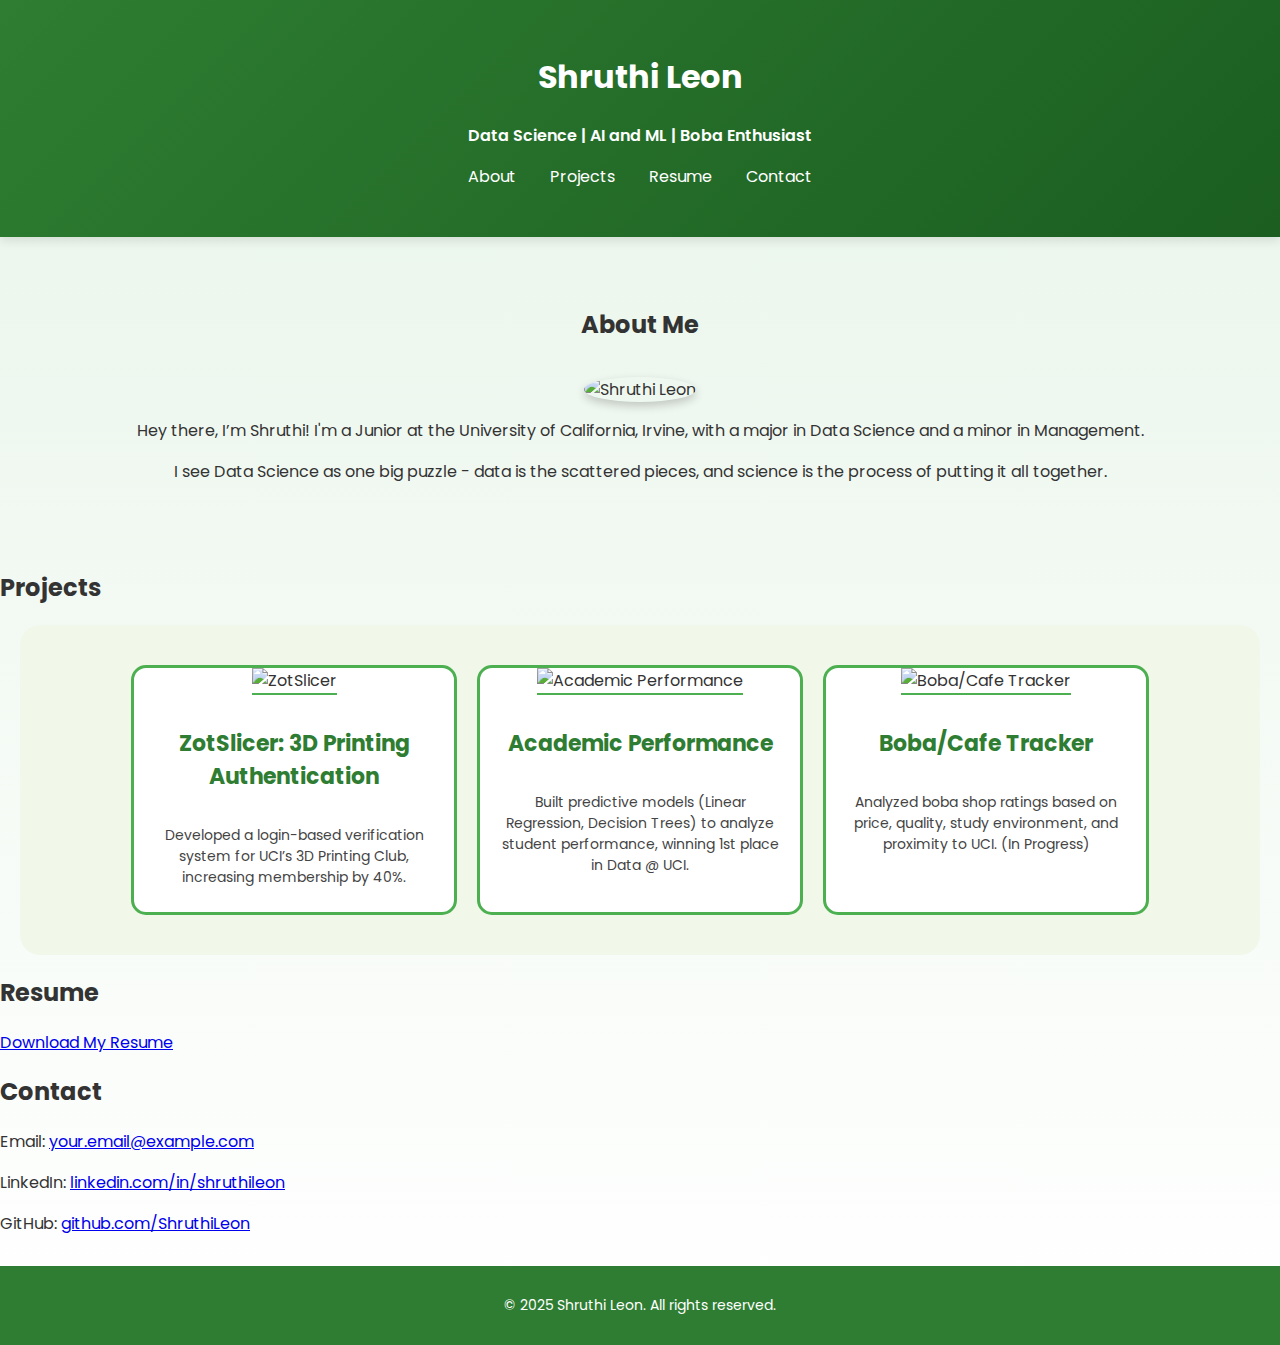
==== index.html @ 6cd7e1f9 "fixed typo" ====
<!DOCTYPE html>
<html lang="en">
<head>
    <meta charset="UTF-8">
    <meta name="viewport" content="width=device-width, initial-scale=1.0">
    <title>Shruthi Leon | Portfolio</title>
    <link rel="stylesheet" href="style.css">
</head>
<body>
    <header>
        <h1>Shruthi Leon</h1>
        <p>Data Science | AI and ML | Boba Enthusiast </p>
        <nav>
            <ul>
                <li><a href="#about">About</a></li>
                <li><a href="#projects">Projects</a></li>
                <li><a href="#resume">Resume</a></li>
                <li><a href="#contact">Contact</a></li>
            </ul>
        </nav>
    </header>
    
    <section id="about">
        <h2>About Me</h2>
        <img src="/Users/shruthileon/shruthileon.github.io/img/pfp copy.jpg" alt="Shruthi Leon">
        <p>Hey there, I’m Shruthi! I'm a Junior at the University of California, Irvine, with a major in Data Science and a minor in Management.</p>
        <p>I see Data Science as one big puzzle - data is the scattered pieces, and science is the process of putting it all together.</p>
    </section>
    
    
    <section id="projects">
        <h2>Projects</h2>
        <div class="projects-container">
            <div class="project-box">
                <a href="zotslicer.html">
                    <img src="images/zotslicer.png" alt="ZotSlicer">
                    <h3>ZotSlicer: 3D Printing Authentication</h3>
                    <p>Developed a login-based verification system for UCI’s 3D Printing Club, increasing membership by 40%.</p>
                </a>
            </div>
            <div class="project-box">
                <a href="academic-performance.html">
                    <img src="/Users/shruthileon/shruthileonportfolio/img/IMG_5497.HEIC" alt="Academic Performance">
                    <h3>Academic Performance</h3>
                    <p>Built predictive models (Linear Regression, Decision Trees) to analyze student performance, winning 1st place in Data @ UCI.</p>
                </a>
            </div>
            <div class="project-box">
                <a href="boba-analysis.html">
                    <img src="/Users/shruthileon/shruthileonportfolio/img/IMG_5364.HEIC" alt="Boba/Cafe Tracker">
                    <h3>Boba/Cafe Tracker</h3>
                    <p>Analyzed boba shop ratings based on price, quality, study environment, and proximity to UCI. (In Progress)</p>
                </a>
            </div>
        </div>
    </section>    
    
    <section id="resume">
        <h2>Resume</h2>
        <p><a href="resume.pdf" target="_blank">Download My Resume</a></p>
    </section>
    
    <section id="contact">
        <h2>Contact</h2>
        <p>Email: <a href="mailto:your.email@example.com">your.email@example.com</a></p>
        <p>LinkedIn: <a href="https://linkedin.com/in/shruthileon" target="_blank">linkedin.com/in/shruthileon</a></p>
        <p>GitHub: <a href="https://github.com/ShruthiLeon" target="_blank">github.com/ShruthiLeon</a></p>
    </section>
    
    <footer>
        <p>&copy; 2025 Shruthi Leon. All rights reserved.</p>
    </footer>
</body>
</html>
---- style.css ----
/* Import Google Fonts */
@import url('https://fonts.googleapis.com/css2?family=Poppins:wght@300;400;600&display=swap');

/* General Styles */
body {
    font-family: 'Poppins', sans-serif;
    margin: 0;
    padding: 0;
    background: linear-gradient(180deg, #e8f5e9 0%, #ffffff 100%);
    color: #333;
}

/* Header */
header {
    background: linear-gradient(135deg, #2e7d32, #1b5e20);
    color: white;
    text-align: center;
    padding: 2rem;
    font-weight: 600;
    box-shadow: 0px 4px 10px rgba(0, 0, 0, 0.1);
}

/* Navigation */
nav ul {
    list-style: none;
    padding: 0;
}

nav ul li {
    display: inline;
    margin: 0 15px;
}

nav ul li a {
    color: white;
    text-decoration: none;
    font-weight: 400;
    transition: color 0.3s ease-in-out;
}

nav ul li a:hover {
    color: #a5d6a7;
}

/* About Section */
#about {
    text-align: center;
    padding: 50px 20px;
}

#about img {
    width: 150px;
    border-radius: 50%;
    margin-top: 15px;
    box-shadow: 0px 4px 10px rgba(0, 0, 0, 0.2);
}

/* Project Section */
.projects-container {
    display: flex;
    flex-wrap: wrap;
    justify-content: center;
    gap: 20px;
    padding: 40px;
    background: #f1f8e9;
    border-radius: 20px;
    margin: 20px;
}

.project-box {
    background: white;
    border: 3px solid #4caf50;
    border-radius: 15px;
    overflow: hidden;
    width: 320px;
    text-align: center;
    transition: transform 0.3s ease-in-out, box-shadow 0.3s ease-in-out;
    padding-bottom: 10px;
}

.project-box:hover {
    transform: scale(1.05);
    box-shadow: 0 6px 15px rgba(0, 0, 0, 0.2);
}

.project-box img {
    width: 100%;
    height: 180px;
    object-fit: cover;
    border-bottom: 2px solid #4caf50;
}

.project-box h3 {
    font-size: 22px;
    color: #2e7d32;
    padding: 10px;
}

.project-box p {
    padding: 0 15px;
    font-size: 14px;
    color: #444;
}

.project-box a {
    text-decoration: none;
    color: inherit;
    display: block;
}

/* Footer */
footer {
    text-align: center;
    padding: 15px;
    background: #2e7d32;
    color: white;
    font-size: 14px;
    margin-top: 30px;
}
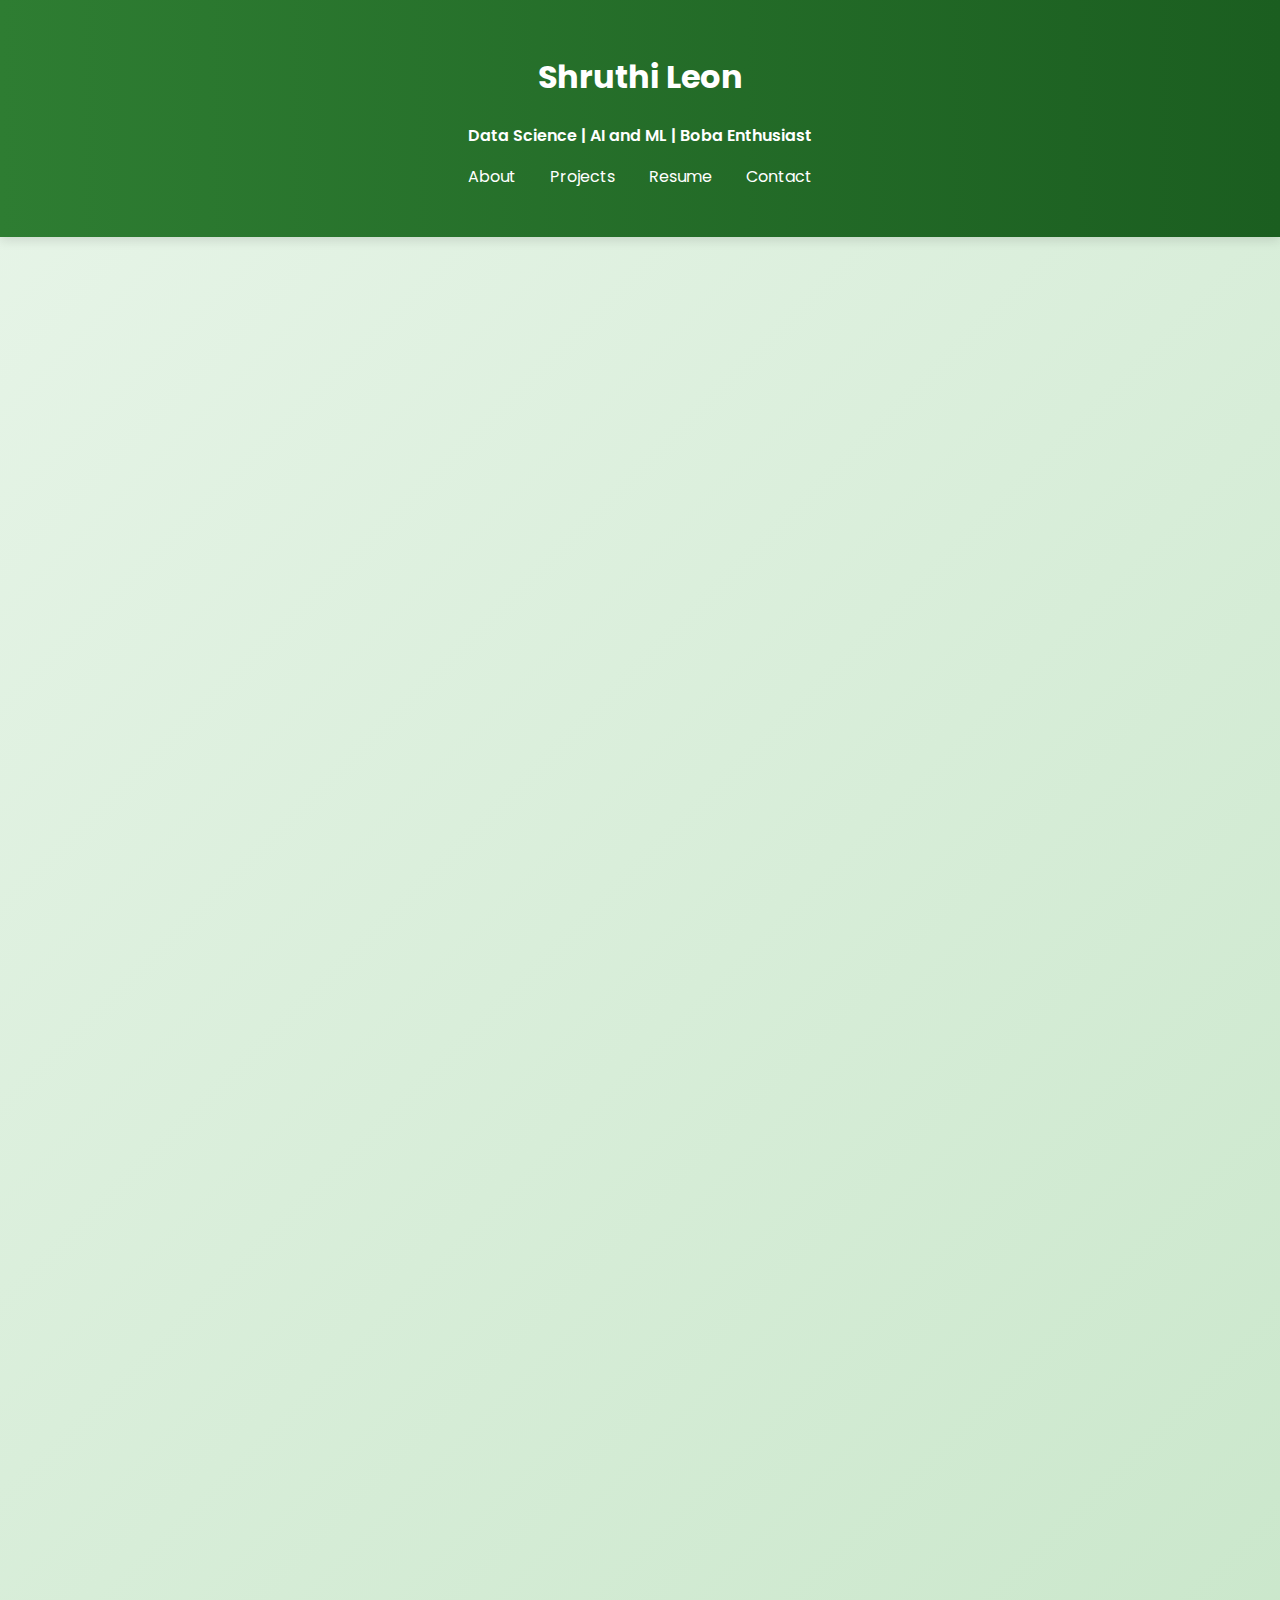
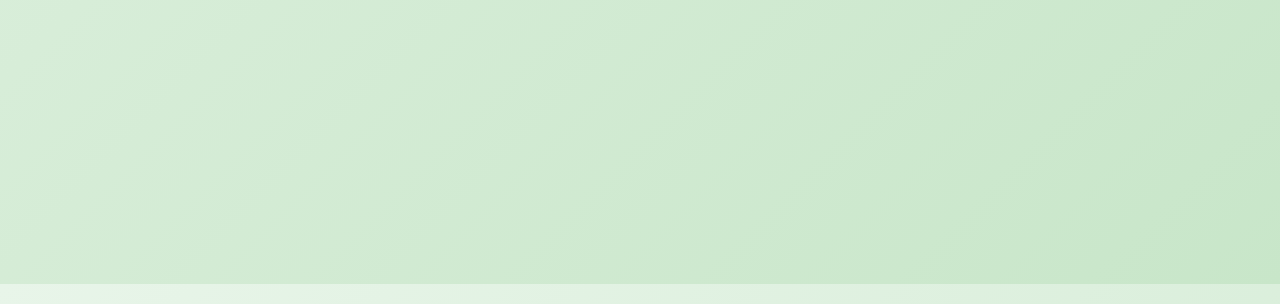
==== commit 24dbe00f: "made some stylistic changes" ====
--- a/index.html
+++ b/index.html
@@ -21,33 +21,32 @@
     </header>
     
     <section id="about">
-        <h2>About Me</h2>
-        <img src="/Users/shruthileon/shruthileon.github.io/img/pfp copy.jpg" alt="Shruthi Leon">
-        <p>Hey there, I’m Shruthi! I'm a Junior at the University of California, Irvine, with a major in Data Science and a minor in Management.</p>
-        <p>I see Data Science as one big puzzle - data is the scattered pieces, and science is the process of putting it all together.</p>
+        <h2>Welcome!</h2>
+        <img src="img/pfp copy.jpg" alt="Shruthi Leon">
+        <p>Hey there! I'm Shruthi, a Junior at the University of California, Irvine, majoring in Data Science with a minor in Management.</p>
+        <p>This portfolio is a place to organize and showcase my projects. I'll be updating it as I go - feel free to take a look!</p>
     </section>
-    
     
     <section id="projects">
         <h2>Projects</h2>
         <div class="projects-container">
             <div class="project-box">
                 <a href="zotslicer.html">
-                    <img src="images/zotslicer.png" alt="ZotSlicer">
+                    <img src="img/zotslicer.png" alt="ZotSlicer">
                     <h3>ZotSlicer: 3D Printing Authentication</h3>
                     <p>Developed a login-based verification system for UCI’s 3D Printing Club, increasing membership by 40%.</p>
                 </a>
             </div>
             <div class="project-box">
                 <a href="academic-performance.html">
-                    <img src="/Users/shruthileon/shruthileonportfolio/img/IMG_5497.HEIC" alt="Academic Performance">
+                    <img src="img/IMG_5364.HEIC" alt="Academic Performance">
                     <h3>Academic Performance</h3>
                     <p>Built predictive models (Linear Regression, Decision Trees) to analyze student performance, winning 1st place in Data @ UCI.</p>
                 </a>
             </div>
             <div class="project-box">
                 <a href="boba-analysis.html">
-                    <img src="/Users/shruthileon/shruthileonportfolio/img/IMG_5364.HEIC" alt="Boba/Cafe Tracker">
+                    <img src="img/IMG_5364.HEIC" alt="Boba/Cafe Tracker">
                     <h3>Boba/Cafe Tracker</h3>
                     <p>Analyzed boba shop ratings based on price, quality, study environment, and proximity to UCI. (In Progress)</p>
                 </a>
@@ -57,18 +56,9 @@
     
     <section id="resume">
         <h2>Resume</h2>
-        <p><a href="resume.pdf" target="_blank">Download My Resume</a></p>
+        <p>If you'd like a copy of my resume, please reach out to me via <a href="shroo720@gmail.com">email</a> or <a href="https://linkedin.com/in/shruthileon" target="_blank">LinkedIn</a>.</p>
     </section>
     
     <section id="contact">
         <h2>Contact</h2>
-        <p>Email: <a href="mailto:your.email@example.com">your.email@example.com</a></p>
-        <p>LinkedIn: <a href="https://linkedin.com/in/shruthileon" target="_blank">linkedin.com/in/shruthileon</a></p>
-        <p>GitHub: <a href="https://github.com/ShruthiLeon" target="_blank">github.com/ShruthiLeon</a></p>
-    </section>
-    
-    <footer>
-        <p>&copy; 2025 Shruthi Leon. All rights reserved.</p>
-    </footer>
-</body>
-</html>
+        <p>Email: <a href="
--- a/style.css
+++ b/style.css
@@ -6,24 +6,62 @@
     font-family: 'Poppins', sans-serif;
     margin: 0;
     padding: 0;
-    background: linear-gradient(180deg, #e8f5e9 0%, #ffffff 100%);
+    background: linear-gradient(135deg, #e8f5e9, #c8e6c9);
     color: #333;
+    text-align: center;
 }
 
-/* Header */
+/* Smooth fade-in effect for sections */
+section {
+    opacity: 0;
+    transform: translateY(20px);
+    animation: fadeIn 1s ease-in-out forwards;
+}
+
+@keyframes fadeIn {
+    to {
+        opacity: 1;
+        transform: translateY(0);
+    }
+}
+
+/* Header animation */
 header {
-    background: linear-gradient(135deg, #2e7d32, #1b5e20);
+    background: linear-gradient(to right, #2e7d32, #1b5e20);
     color: white;
     text-align: center;
     padding: 2rem;
     font-weight: 600;
     box-shadow: 0px 4px 10px rgba(0, 0, 0, 0.1);
+    animation: slideDown 1s ease-in-out;
+}
+
+@keyframes slideDown {
+    from {
+        transform: translateY(-50px);
+        opacity: 0;
+    }
+    to {
+        transform: translateY(0);
+        opacity: 1;
+    }
+}
+
+/* Hover effect for project boxes */
+.project-box {
+    transition: transform 0.3s ease-in-out, box-shadow 0.3s ease-in-out;
+}
+
+.project-box:hover {
+    transform: scale(1.05) rotate(2deg);
+    box-shadow: 0 8px 20px rgba(0, 0, 0, 0.3);
 }
 
 /* Navigation */
 nav ul {
     list-style: none;
     padding: 0;
+    text-align: center;
 }
 
 nav ul li {
@@ -39,15 +77,27 @@
 }
 
 nav ul li a:hover {
-    color: #a5d6a7;
+    color: #ffeb3b; /* Soft yellow glow */
 }
 
-/* About Section */
-#about {
+/* Sections */
+section {
     text-align: center;
     padding: 50px 20px;
 }
 
+/* Add section dividers */
+section::after {
+    content: "";
+    display: block;
+    width: 50%;
+    height: 2px;
+    background: #4caf50;
+    margin: 40px auto;
+    opacity: 0.5;
+}
+
+/* About Section */
 #about img {
     width: 150px;
     border-radius: 50%;
@@ -78,11 +128,6 @@
     padding-bottom: 10px;
 }
 
-.project-box:hover {
-    transform: scale(1.05);
-    box-shadow: 0 6px 15px rgba(0, 0, 0, 0.2);
-}
-
 .project-box img {
     width: 100%;
     height: 180px;
@@ -111,9 +156,17 @@
 /* Footer */
 footer {
     text-align: center;
-    padding: 15px;
+    padding: 30px 20px;
     background: #2e7d32;
     color: white;
     font-size: 14px;
-    margin-top: 30px;
+    position: relative;
 }
+
+footer::after {
+    content: "🌱 Built with love & code";
+    display: block;
+    font-size: 12px;
+    margin-top: 5px;
+    opacity: 0.8;
+}
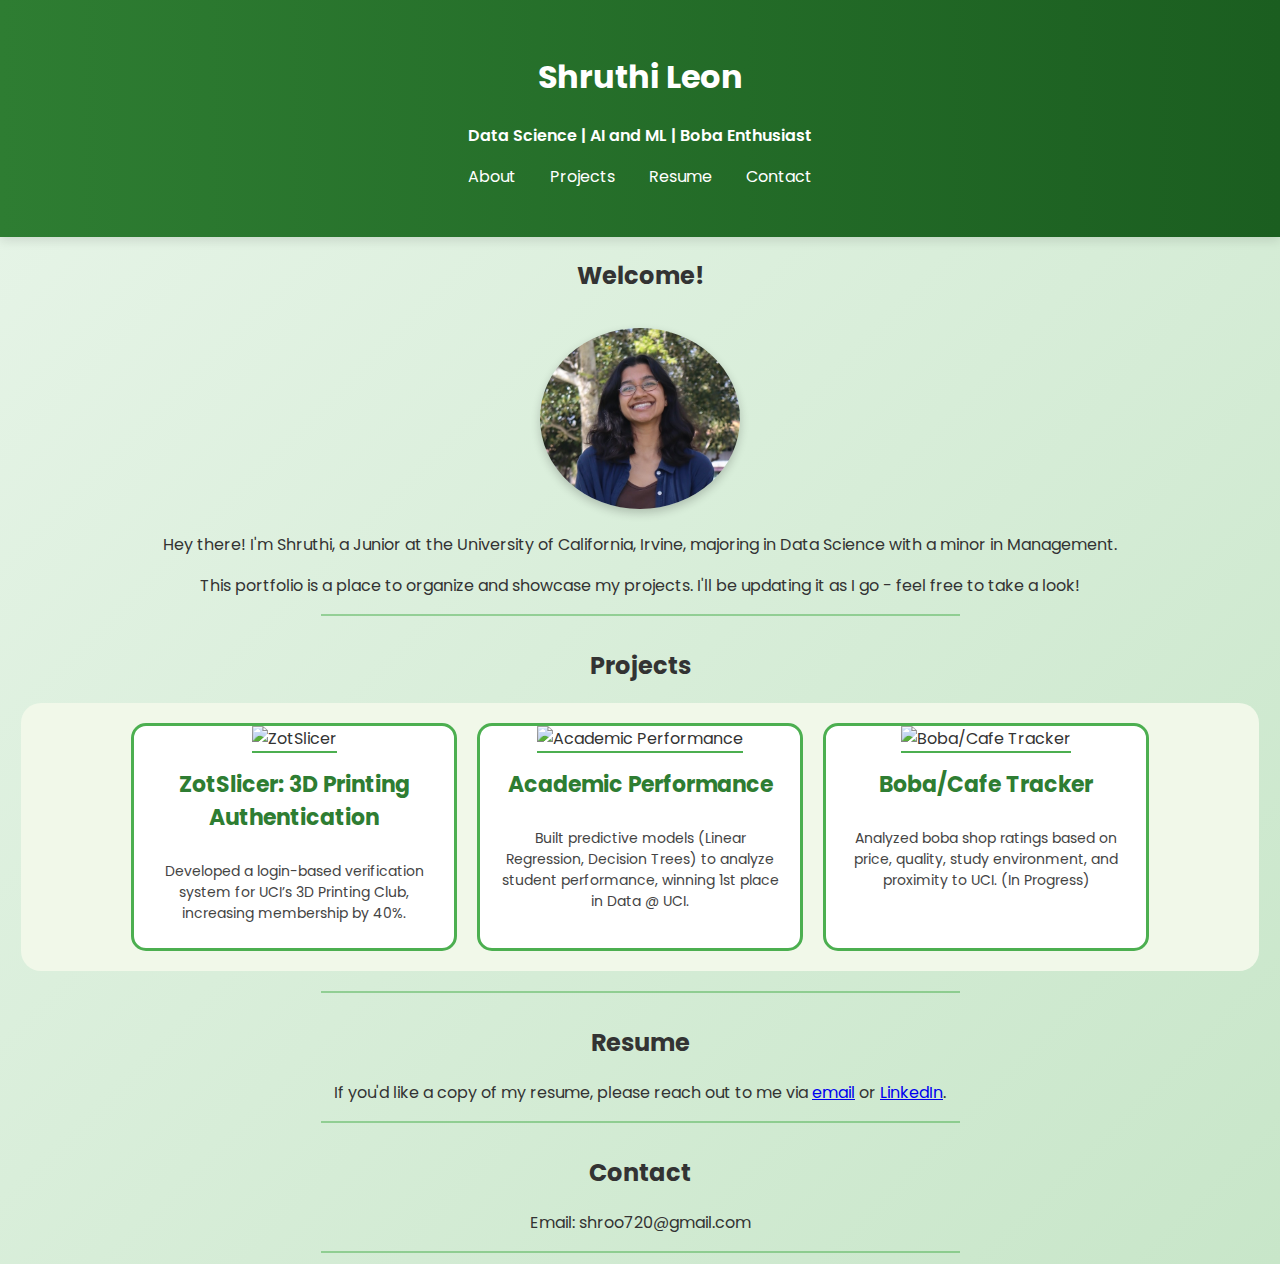
==== commit da3d1dca: "tried to make some stylistic changes" ====
--- a/index.html
+++ b/index.html
@@ -61,4 +61,4 @@
     
     <section id="contact">
         <h2>Contact</h2>
-        <p>Email: <a href="
+        <p>Email: shroo720@gmail.com<a href="
--- a/style.css
+++ b/style.css
@@ -13,9 +13,9 @@
 
 /* Smooth fade-in effect for sections */
 section {
-    opacity: 0;
-    transform: translateY(20px);
-    animation: fadeIn 1s ease-in-out forwards;
+    text-align: center;
+    padding: 40px 20px; /* Ensure equal top and bottom spacing */
+    position: relative;
 }
 
 @keyframes fadeIn {
@@ -83,7 +83,8 @@
 /* Sections */
 section {
     text-align: center;
-    padding: 50px 20px;
+    padding: 1px 1px; /* Ensures equal top and bottom padding */
+    position: relative;
 }
 
 /* Add section dividers */
@@ -93,13 +94,13 @@
     width: 50%;
     height: 2px;
     background: #4caf50;
-    margin: 40px auto;
+    margin: 10px auto; /* Ensures equal spacing between top and bottom dividers */
     opacity: 0.5;
 }
 
 /* About Section */
 #about img {
-    width: 150px;
+    width: 200px;
     border-radius: 50%;
     margin-top: 15px;
     box-shadow: 0px 4px 10px rgba(0, 0, 0, 0.2);
@@ -111,7 +112,7 @@
     flex-wrap: wrap;
     justify-content: center;
     gap: 20px;
-    padding: 40px;
+    padding: 20px;
     background: #f1f8e9;
     border-radius: 20px;
     margin: 20px;
@@ -138,7 +139,8 @@
 .project-box h3 {
     font-size: 22px;
     color: #2e7d32;
-    padding: 10px;
+    padding: 5px 10px;
+    margin-top: 10px;
 }
 
 .project-box p {
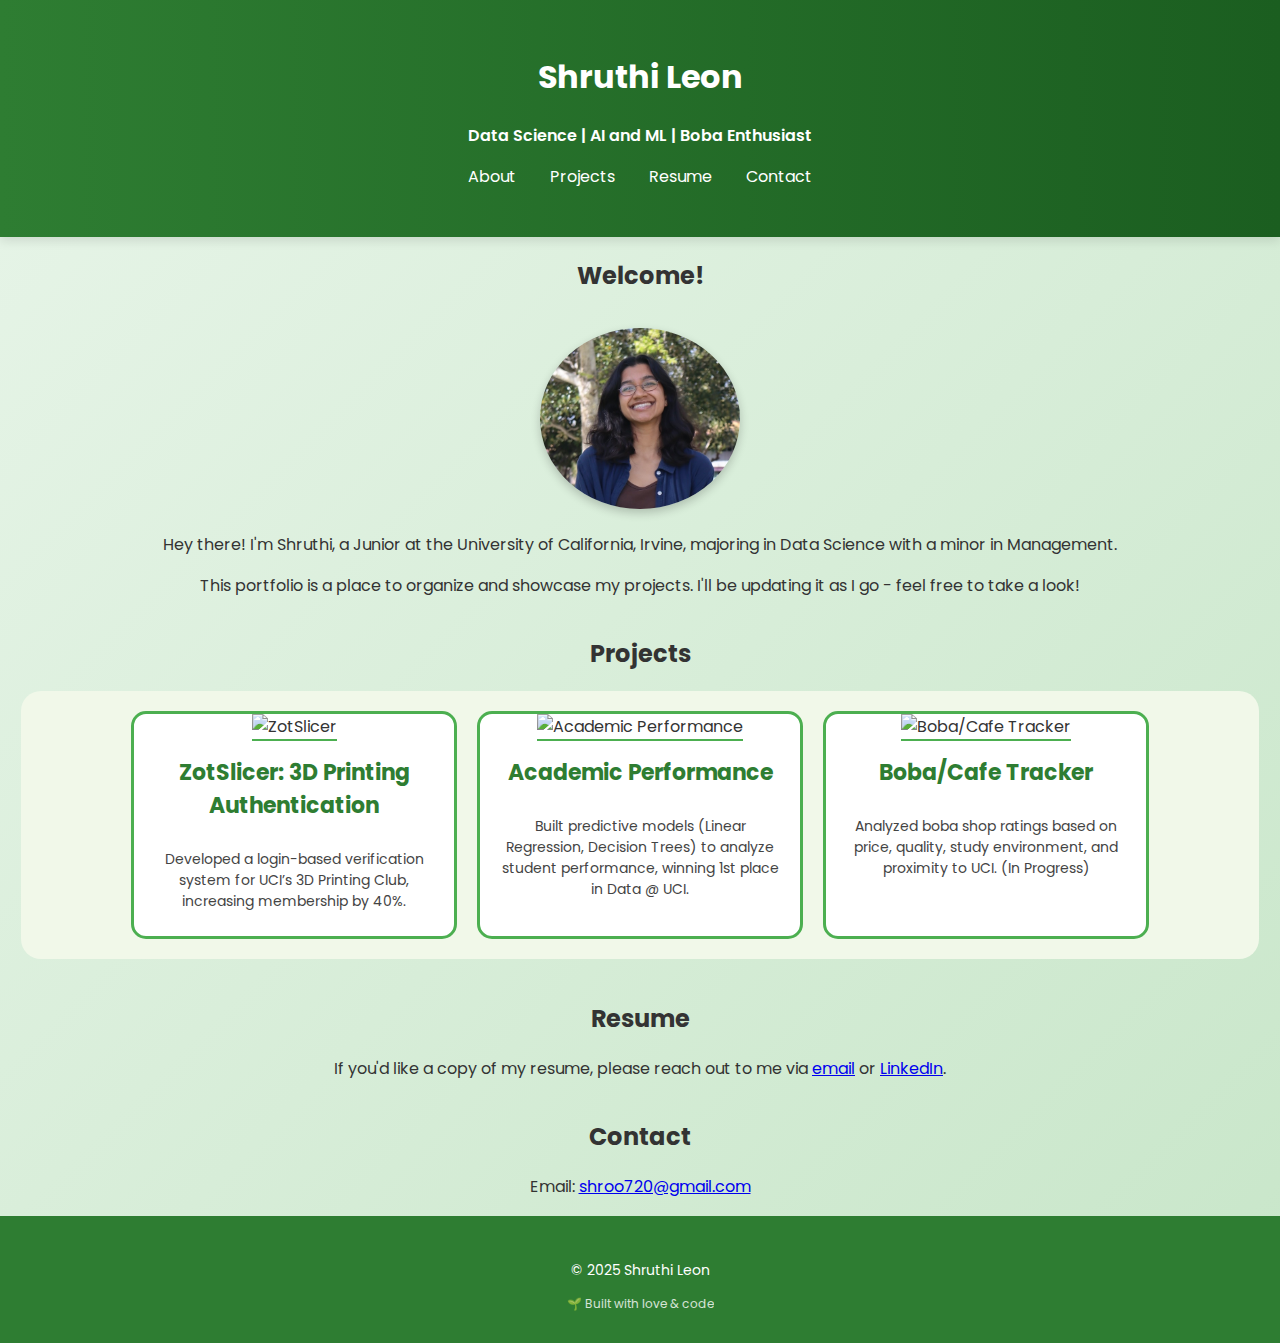
==== commit 4e31aaf7: "fixed footer" ====
--- a/index.html
+++ b/index.html
@@ -9,7 +9,7 @@
 <body>
     <header>
         <h1>Shruthi Leon</h1>
-        <p>Data Science | AI and ML | Boba Enthusiast </p>
+        <p>Data Science | AI and ML | Boba Enthusiast</p>
         <nav>
             <ul>
                 <li><a href="#about">About</a></li>
@@ -56,9 +56,18 @@
     
     <section id="resume">
         <h2>Resume</h2>
-        <p>If you'd like a copy of my resume, please reach out to me via <a href="shroo720@gmail.com">email</a> or <a href="https://linkedin.com/in/shruthileon" target="_blank">LinkedIn</a>.</p>
+        <p>If you'd like a copy of my resume, please reach out to me via <a href="mailto:shroo720@gmail.com">email</a> or <a href="https://linkedin.com/in/shruthileon" target="_blank">LinkedIn</a>.</p>
     </section>
     
     <section id="contact">
         <h2>Contact</h2>
-        <p>Email: shroo720@gmail.com<a href="
+        <p>Email: <a href="mailto:shroo720@gmail.com">shroo720@gmail.com</a></p>
+    </section>
+
+    <!-- ✅ ADDED FOOTER -->
+    <footer>
+        <p>&copy; 2025 Shruthi Leon</p>
+    </footer>
+
+</body>
+</html>
--- a/style.css
+++ b/style.css
@@ -87,16 +87,16 @@
     position: relative;
 }
 
-/* Add section dividers */
+/* Add section dividers
 section::after {
     content: "";
     display: block;
     width: 50%;
     height: 2px;
     background: #4caf50;
-    margin: 10px auto; /* Ensures equal spacing between top and bottom dividers */
+    margin: 10px auto; /* Ensures equal spacing between top and bottom dividers 
     opacity: 0.5;
-}
+} */
 
 /* About Section */
 #about img {
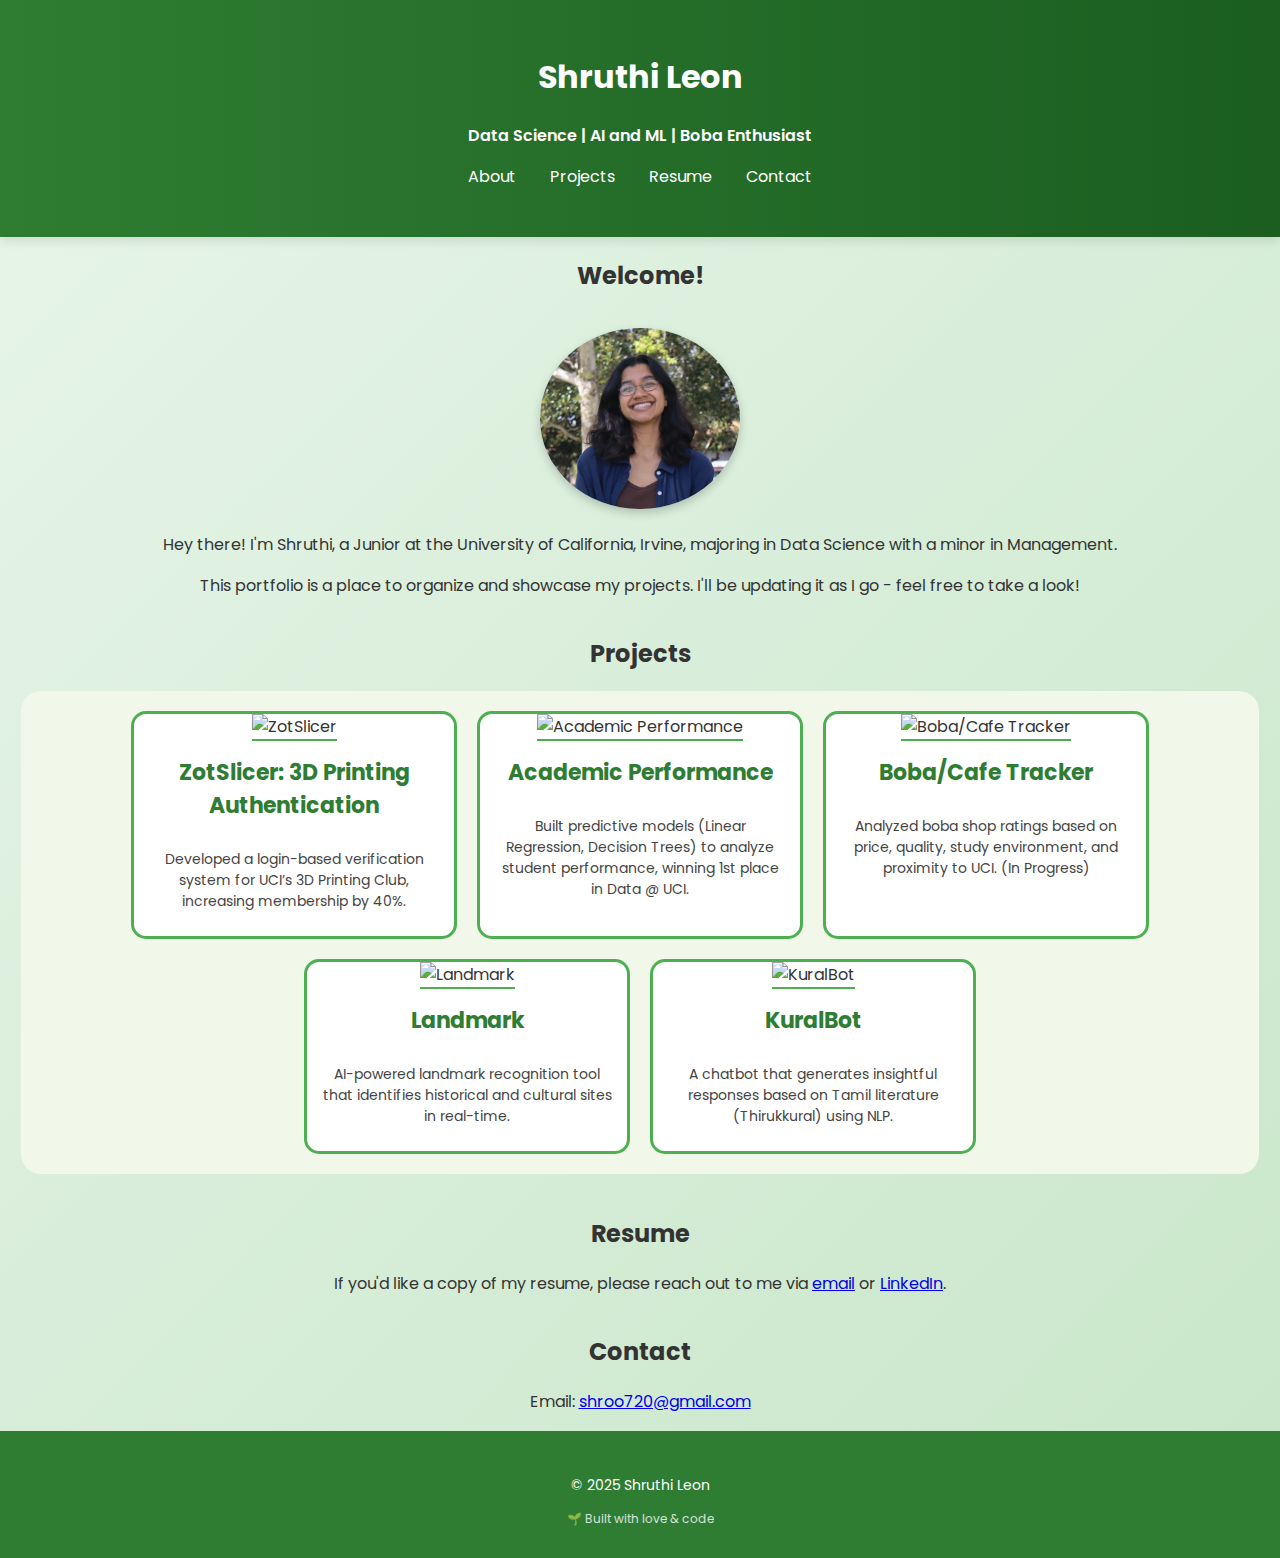
==== commit 211e8a4d: "added two new projects" ====
--- a/index.html
+++ b/index.html
@@ -51,8 +51,23 @@
                     <p>Analyzed boba shop ratings based on price, quality, study environment, and proximity to UCI. (In Progress)</p>
                 </a>
             </div>
+            <div class="project-box">
+                <a href="landmark.html">
+                    <img src="img/landmark.png" alt="Landmark">
+                    <h3>Landmark</h3>
+                    <p>AI-powered landmark recognition tool that identifies historical and cultural sites in real-time.</p>
+                </a>
+            </div>
+            <div class="project-box">
+                <a href="kuralbot.html">
+                    <img src="img/kuralbot.png" alt="KuralBot">
+                    <h3>KuralBot</h3>
+                    <p>A chatbot that generates insightful responses based on Tamil literature (Thirukkural) using NLP.</p>
+                </a>
+            </div>
         </div>
-    </section>    
+    </section>
+      
     
     <section id="resume">
         <h2>Resume</h2>
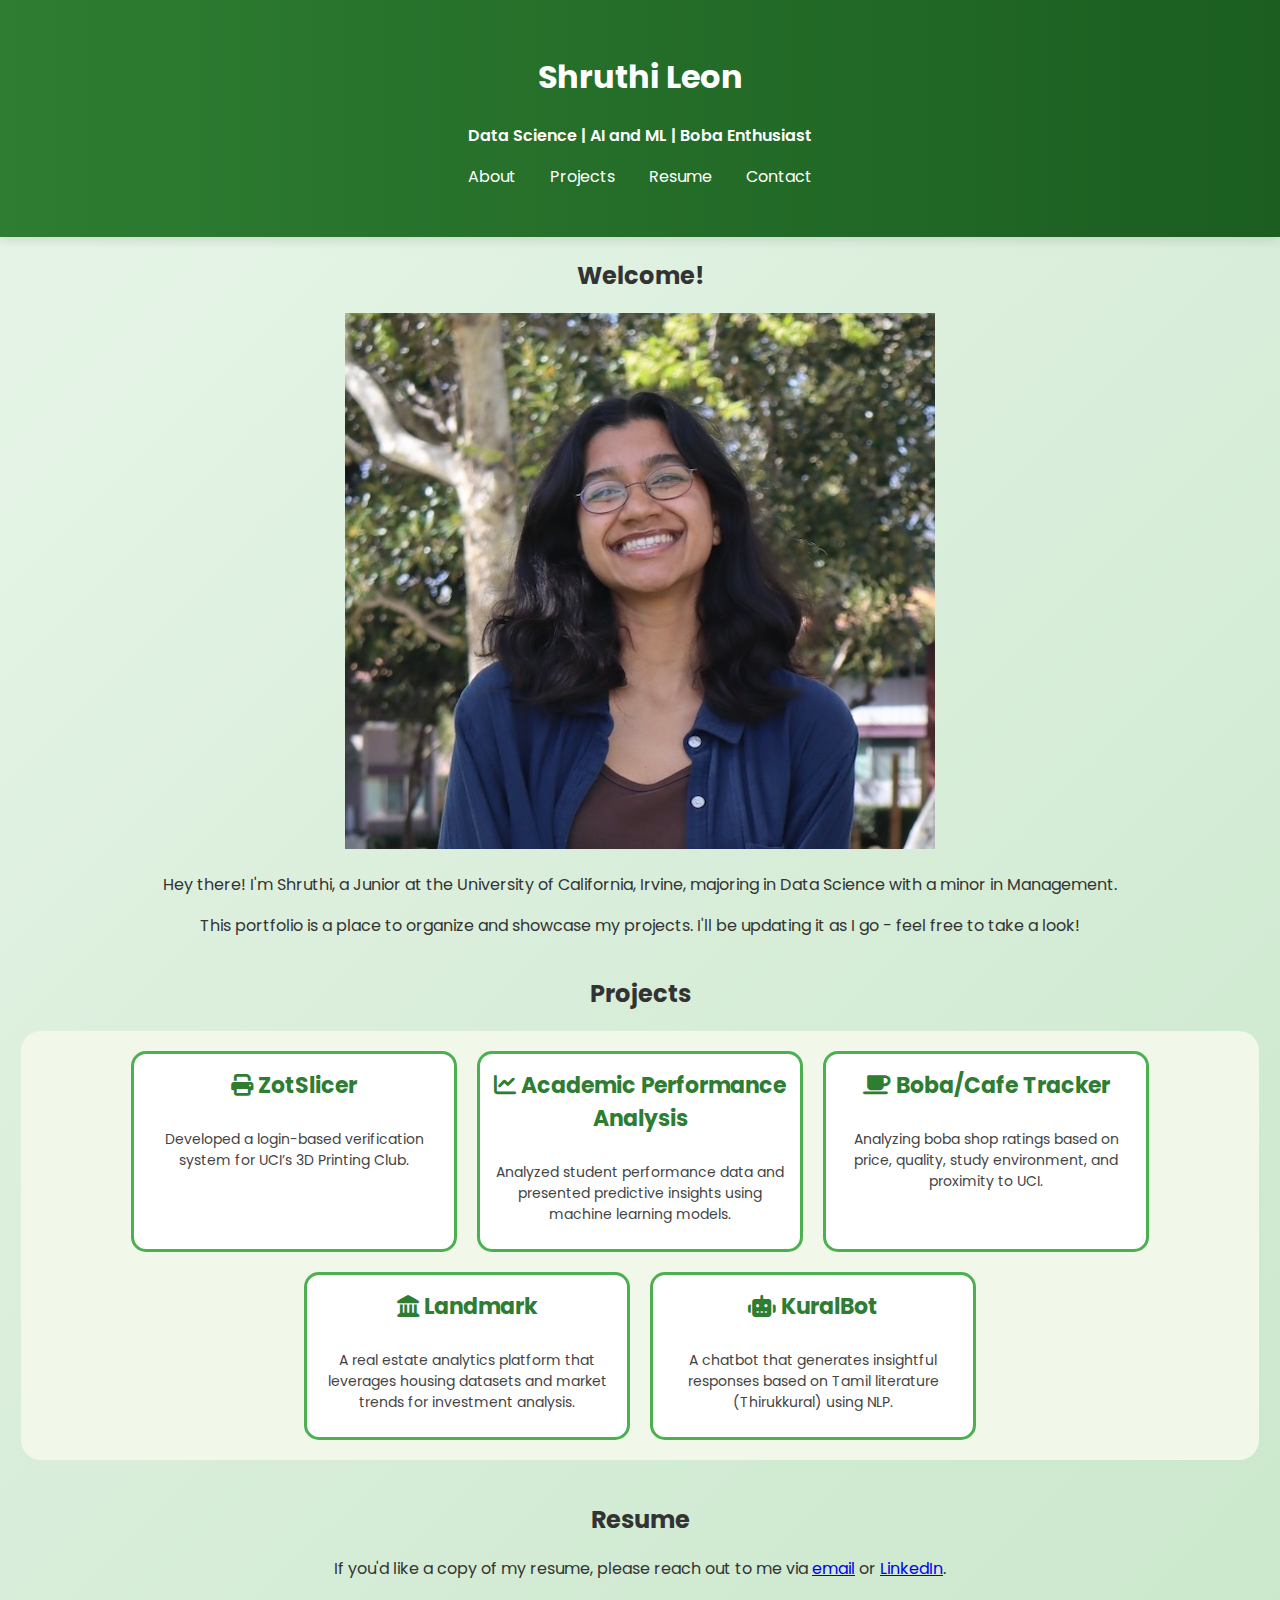
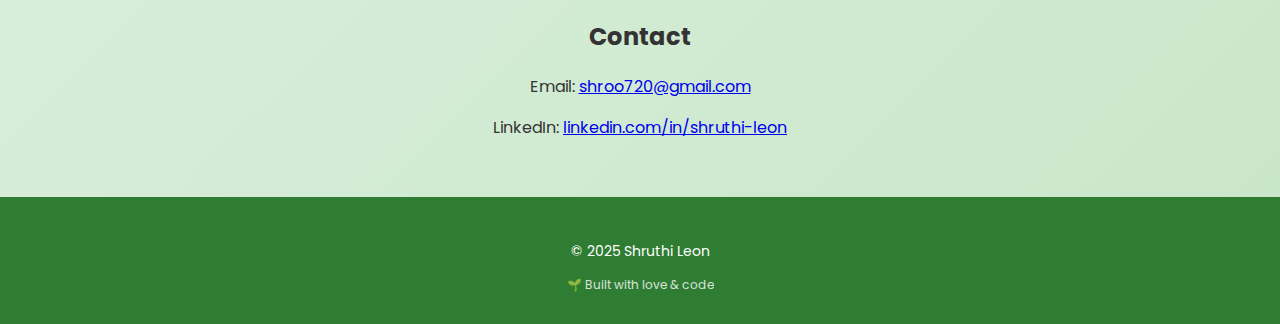
==== commit 9e25ae34: "removed pictures, added emoticons" ====
--- a/index.html
+++ b/index.html
@@ -5,6 +5,7 @@
     <meta name="viewport" content="width=device-width, initial-scale=1.0">
     <title>Shruthi Leon | Portfolio</title>
     <link rel="stylesheet" href="style.css">
+    <link rel="stylesheet" href="https://cdnjs.cloudflare.com/ajax/libs/font-awesome/6.4.2/css/all.min.css">
 </head>
 <body>
     <header>
@@ -29,57 +30,56 @@
     
     <section id="projects">
         <h2>Projects</h2>
-        <div class="projects-container">
+        <div class="projects-container"> 
             <div class="project-box">
                 <a href="zotslicer.html">
-                    <img src="img/zotslicer.png" alt="ZotSlicer">
-                    <h3>ZotSlicer: 3D Printing Authentication</h3>
-                    <p>Developed a login-based verification system for UCI’s 3D Printing Club, increasing membership by 40%.</p>
+                    <h3><i class="fas fa-print"></i> ZotSlicer</h3>
+                    <p>Developed a login-based verification system for UCI’s 3D Printing Club.</p>
                 </a>
             </div>
+            
             <div class="project-box">
                 <a href="academic-performance.html">
-                    <img src="img/IMG_5364.HEIC" alt="Academic Performance">
-                    <h3>Academic Performance</h3>
-                    <p>Built predictive models (Linear Regression, Decision Trees) to analyze student performance, winning 1st place in Data @ UCI.</p>
+                    <h3><i class="fas fa-chart-line"></i> Academic Performance Analysis</h3>
+                    <p>Analyzed student performance data and presented predictive insights using machine learning models.</p>
                 </a>
             </div>
+            
             <div class="project-box">
                 <a href="boba-analysis.html">
-                    <img src="img/IMG_5364.HEIC" alt="Boba/Cafe Tracker">
-                    <h3>Boba/Cafe Tracker</h3>
-                    <p>Analyzed boba shop ratings based on price, quality, study environment, and proximity to UCI. (In Progress)</p>
+                    <h3><i class="fas fa-coffee"></i> Boba/Cafe Tracker</h3>
+                    <p>Analyzing boba shop ratings based on price, quality, study environment, and proximity to UCI.</p>
                 </a>
             </div>
+            
             <div class="project-box">
                 <a href="landmark.html">
-                    <img src="img/landmark.png" alt="Landmark">
-                    <h3>Landmark</h3>
-                    <p>AI-powered landmark recognition tool that identifies historical and cultural sites in real-time.</p>
+                    <h3><i class="fas fa-landmark"></i> Landmark</h3>
+                    <p>A real estate analytics platform that leverages housing datasets and market trends for investment analysis.</p>
                 </a>
             </div>
+            
             <div class="project-box">
                 <a href="kuralbot.html">
-                    <img src="img/kuralbot.png" alt="KuralBot">
-                    <h3>KuralBot</h3>
+                    <h3><i class="fas fa-robot"></i> KuralBot</h3>
                     <p>A chatbot that generates insightful responses based on Tamil literature (Thirukkural) using NLP.</p>
                 </a>
-            </div>
-        </div>
-    </section>
+            </div>        
+        </div> 
+    </section>    
       
     
     <section id="resume">
         <h2>Resume</h2>
-        <p>If you'd like a copy of my resume, please reach out to me via <a href="mailto:shroo720@gmail.com">email</a> or <a href="https://linkedin.com/in/shruthileon" target="_blank">LinkedIn</a>.</p>
+        <p>If you'd like a copy of my resume, please reach out to me via <a href="mailto:shroo720@gmail.com">email</a> or <a href="https://linkedin.com/in/shruthi-leon" target="_blank">LinkedIn</a>.</p>
     </section>
     
     <section id="contact">
         <h2>Contact</h2>
         <p>Email: <a href="mailto:shroo720@gmail.com">shroo720@gmail.com</a></p>
+        <p>LinkedIn: <a href="https://linkedin.com/in/shruthi-leon" target="_blank">linkedin.com/in/shruthi-leon</a></p>
     </section>
 
-    <!-- ✅ ADDED FOOTER -->
     <footer>
         <p>&copy; 2025 Shruthi Leon</p>
     </footer>
--- a/style.css
+++ b/style.css
@@ -14,7 +14,7 @@
 /* Smooth fade-in effect for sections */
 section {
     text-align: center;
-    padding: 40px 20px; /* Ensure equal top and bottom spacing */
+    padding: 30px 20px; 
     position: relative;
 }
 
@@ -99,12 +99,6 @@
 } */
 
 /* About Section */
-#about img {
-    width: 200px;
-    border-radius: 50%;
-    margin-top: 15px;
-    box-shadow: 0px 4px 10px rgba(0, 0, 0, 0.2);
-}
 
 /* Project Section */
 .projects-container {
@@ -163,7 +157,9 @@
     color: white;
     font-size: 14px;
     position: relative;
+    margin-top: 40px;  
 }
+
 
 footer::after {
     content: "🌱 Built with love & code";
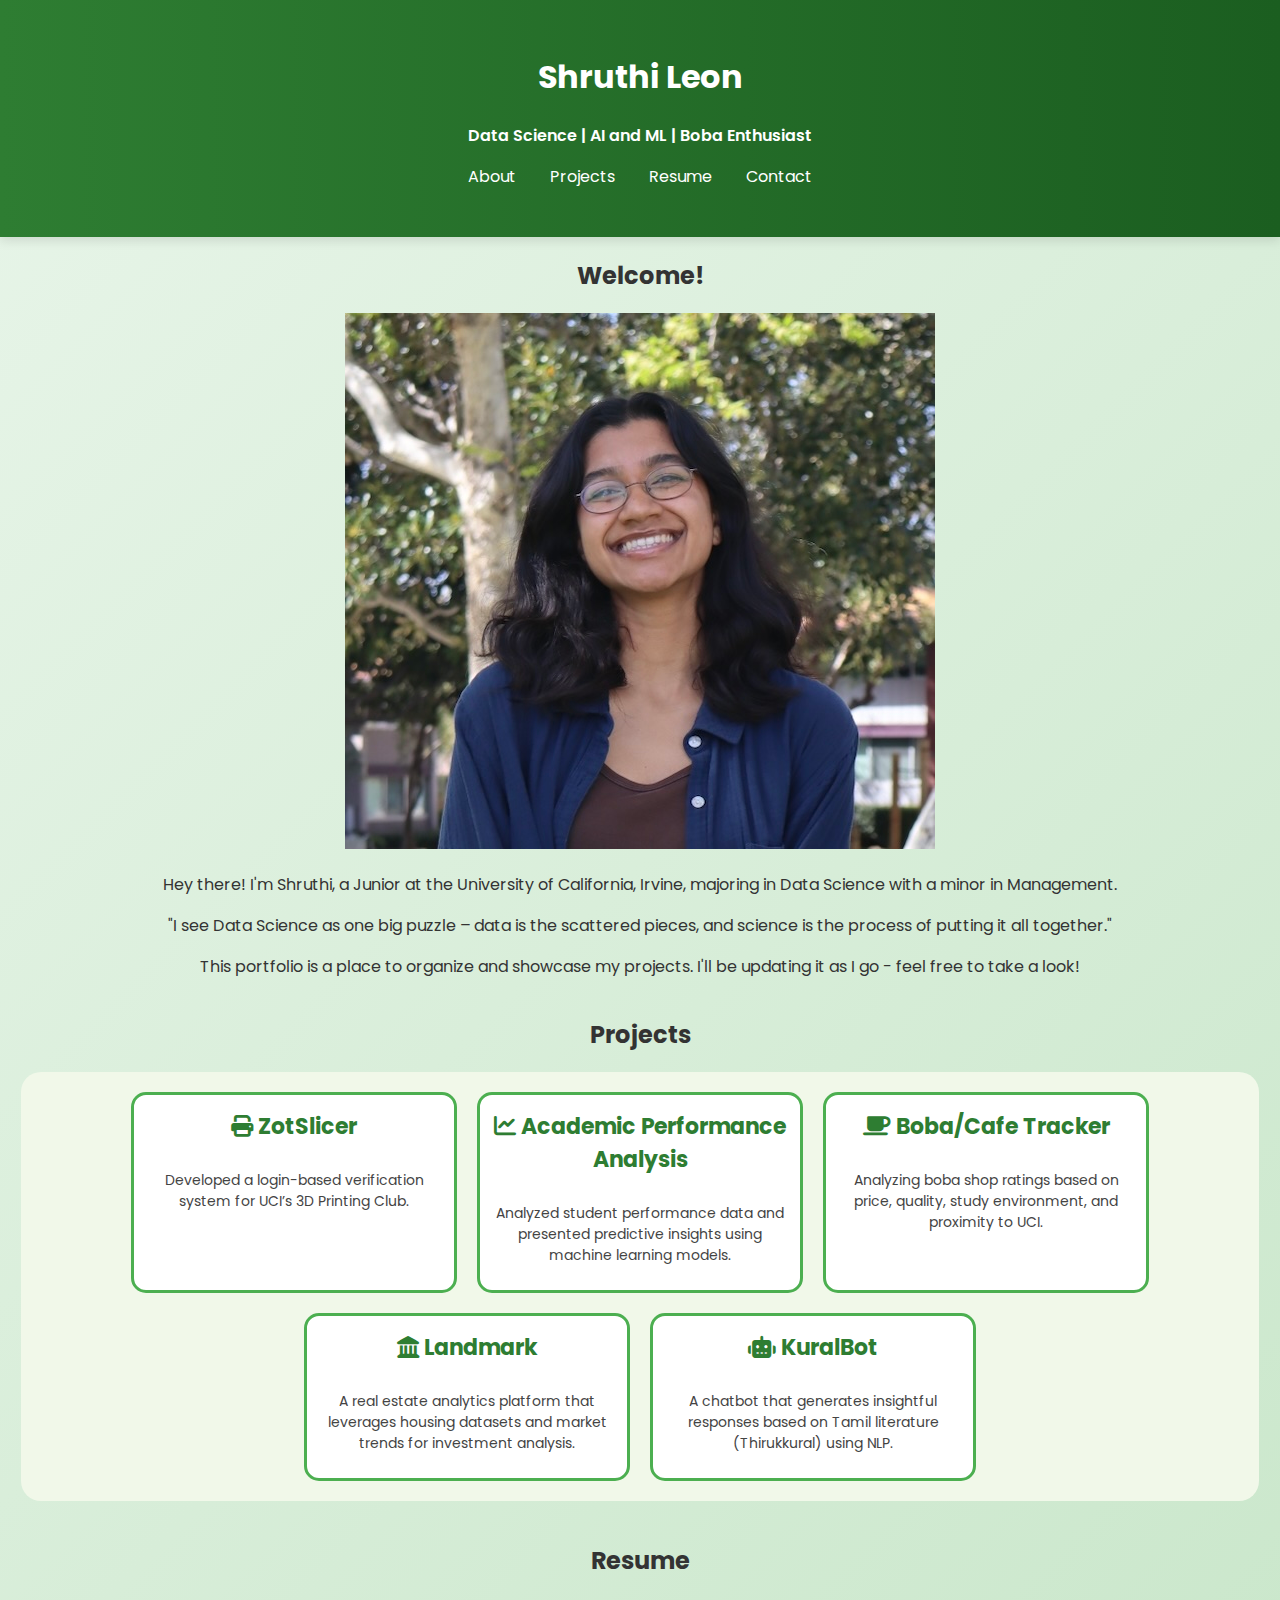
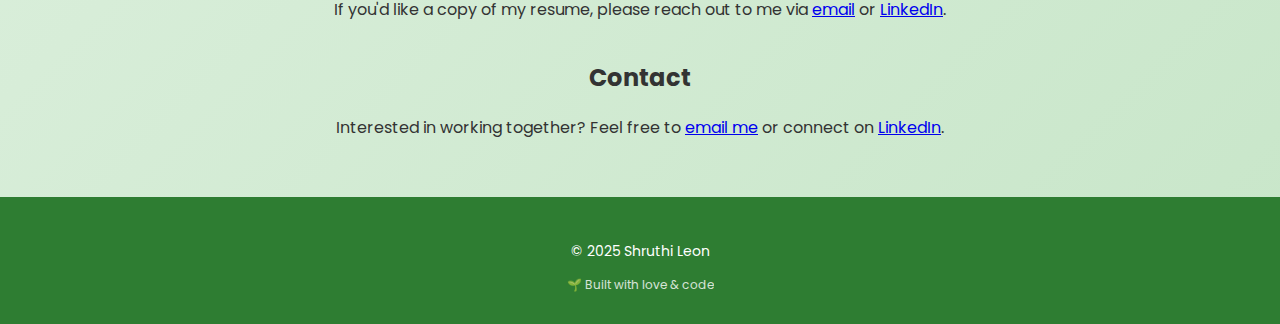
==== commit 3e78acee: "modified portfolio aesthetically" ====
--- a/index.html
+++ b/index.html
@@ -25,6 +25,7 @@
         <h2>Welcome!</h2>
         <img src="img/pfp copy.jpg" alt="Shruthi Leon">
         <p>Hey there! I'm Shruthi, a Junior at the University of California, Irvine, majoring in Data Science with a minor in Management.</p>
+        <p>"I see Data Science as one big puzzle – data is the scattered pieces, and science is the process of putting it all together."</p>
         <p>This portfolio is a place to organize and showcase my projects. I'll be updating it as I go - feel free to take a look!</p>
     </section>
     
@@ -76,8 +77,7 @@
     
     <section id="contact">
         <h2>Contact</h2>
-        <p>Email: <a href="mailto:shroo720@gmail.com">shroo720@gmail.com</a></p>
-        <p>LinkedIn: <a href="https://linkedin.com/in/shruthi-leon" target="_blank">linkedin.com/in/shruthi-leon</a></p>
+        <p>Interested in working together? Feel free to <a href="mailto:shroo720@gmail.com">email me</a> or connect on <a href="https://linkedin.com/in/shruthi-leon" target="_blank">LinkedIn</a>.</p>
     </section>
 
     <footer>
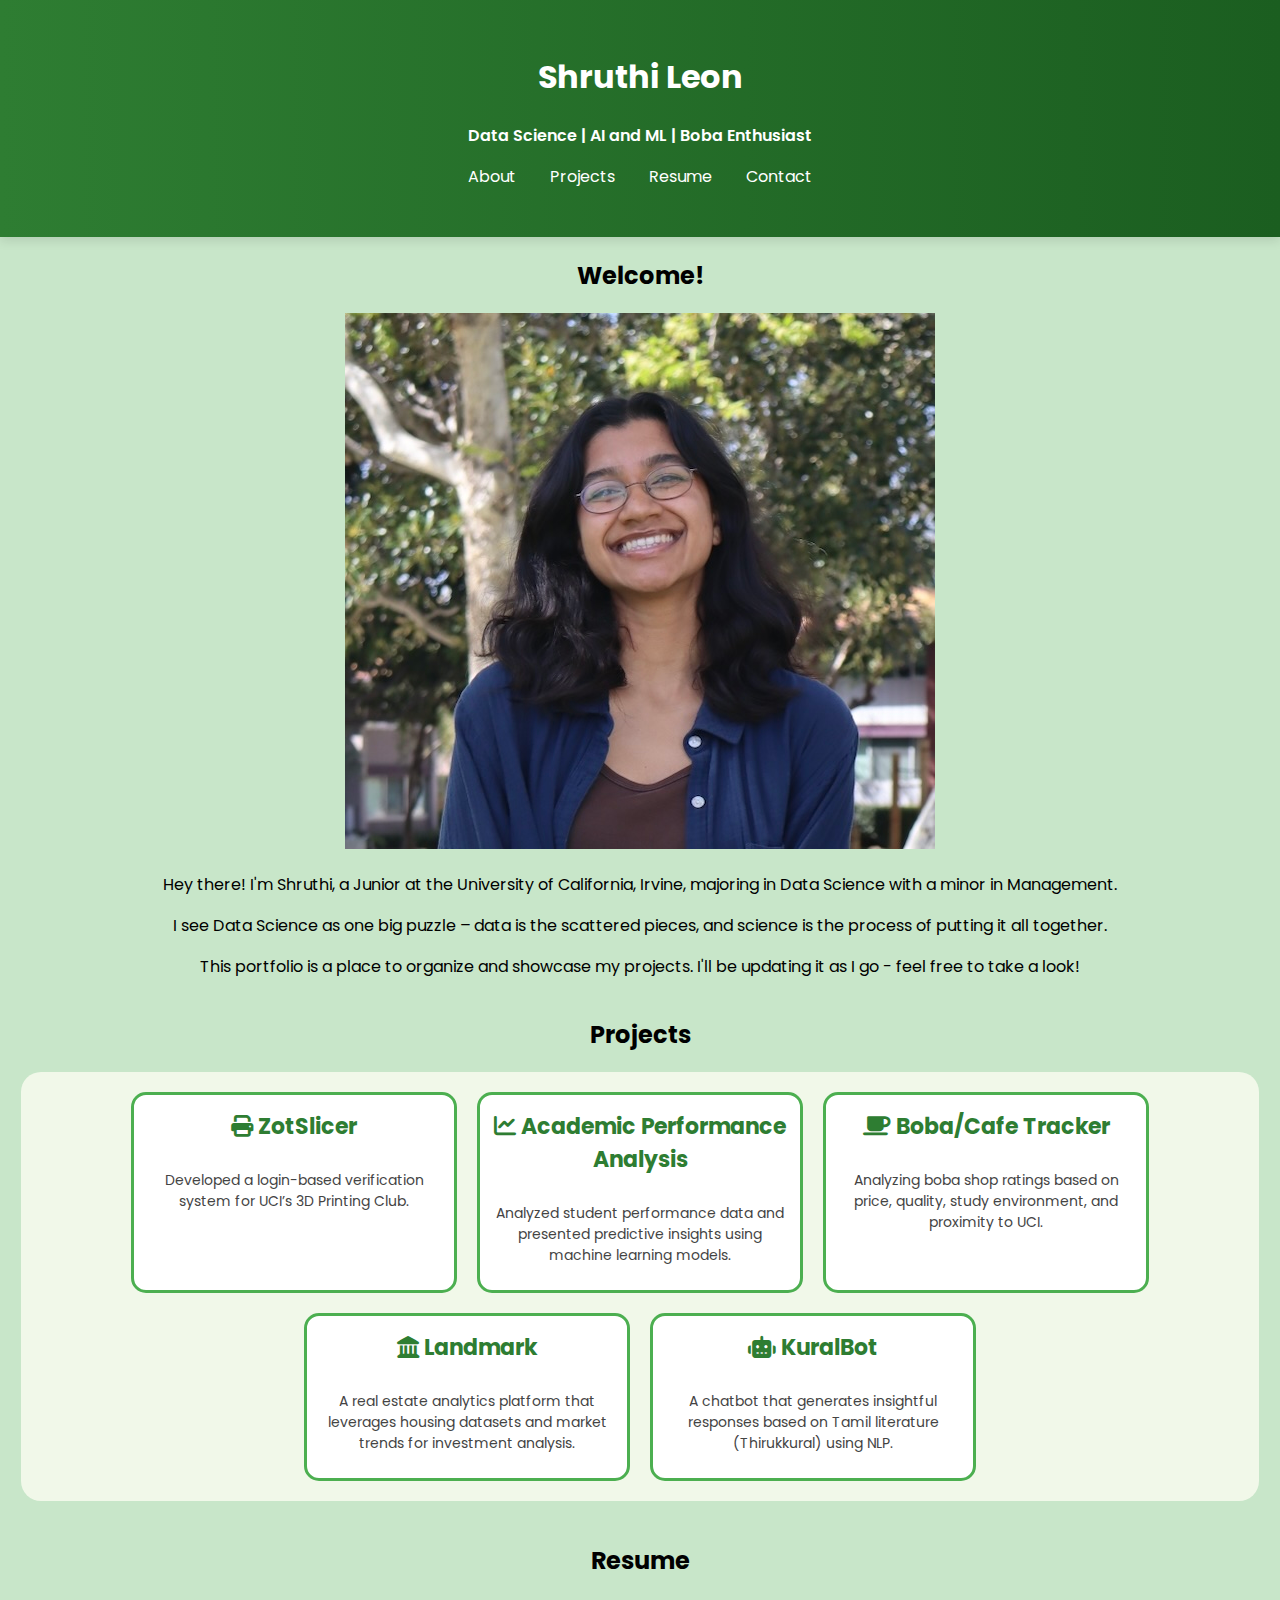
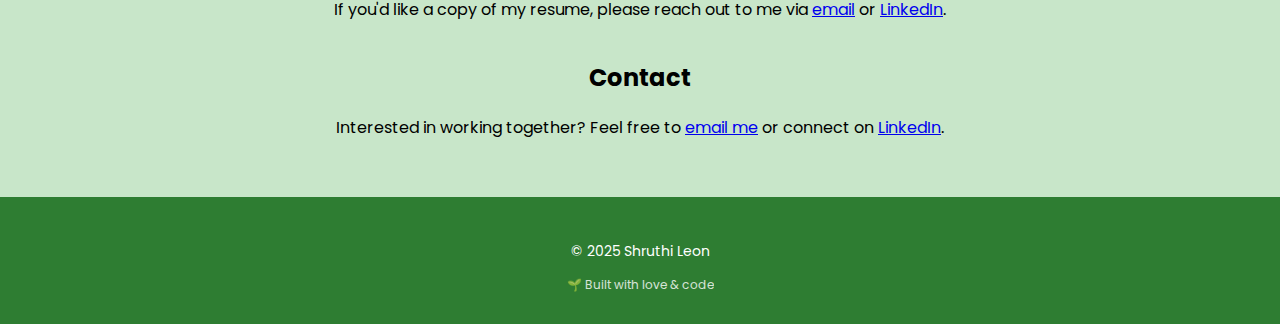
==== commit c8336548: "changed background" ====
--- a/index.html
+++ b/index.html
@@ -25,7 +25,7 @@
         <h2>Welcome!</h2>
         <img src="img/pfp copy.jpg" alt="Shruthi Leon">
         <p>Hey there! I'm Shruthi, a Junior at the University of California, Irvine, majoring in Data Science with a minor in Management.</p>
-        <p>"I see Data Science as one big puzzle – data is the scattered pieces, and science is the process of putting it all together."</p>
+        <p>I see Data Science as one big puzzle – data is the scattered pieces, and science is the process of putting it all together.</p>
         <p>This portfolio is a place to organize and showcase my projects. I'll be updating it as I go - feel free to take a look!</p>
     </section>
     
--- a/style.css
+++ b/style.css
@@ -6,8 +6,8 @@
     font-family: 'Poppins', sans-serif;
     margin: 0;
     padding: 0;
-    background: linear-gradient(135deg, #e8f5e9, #c8e6c9);
-    color: #333;
+    background-color: #c8e6c9;
+    background-image: url("https://www.transparenttextures.com/patterns/xv.png");
     text-align: center;
 }
 
